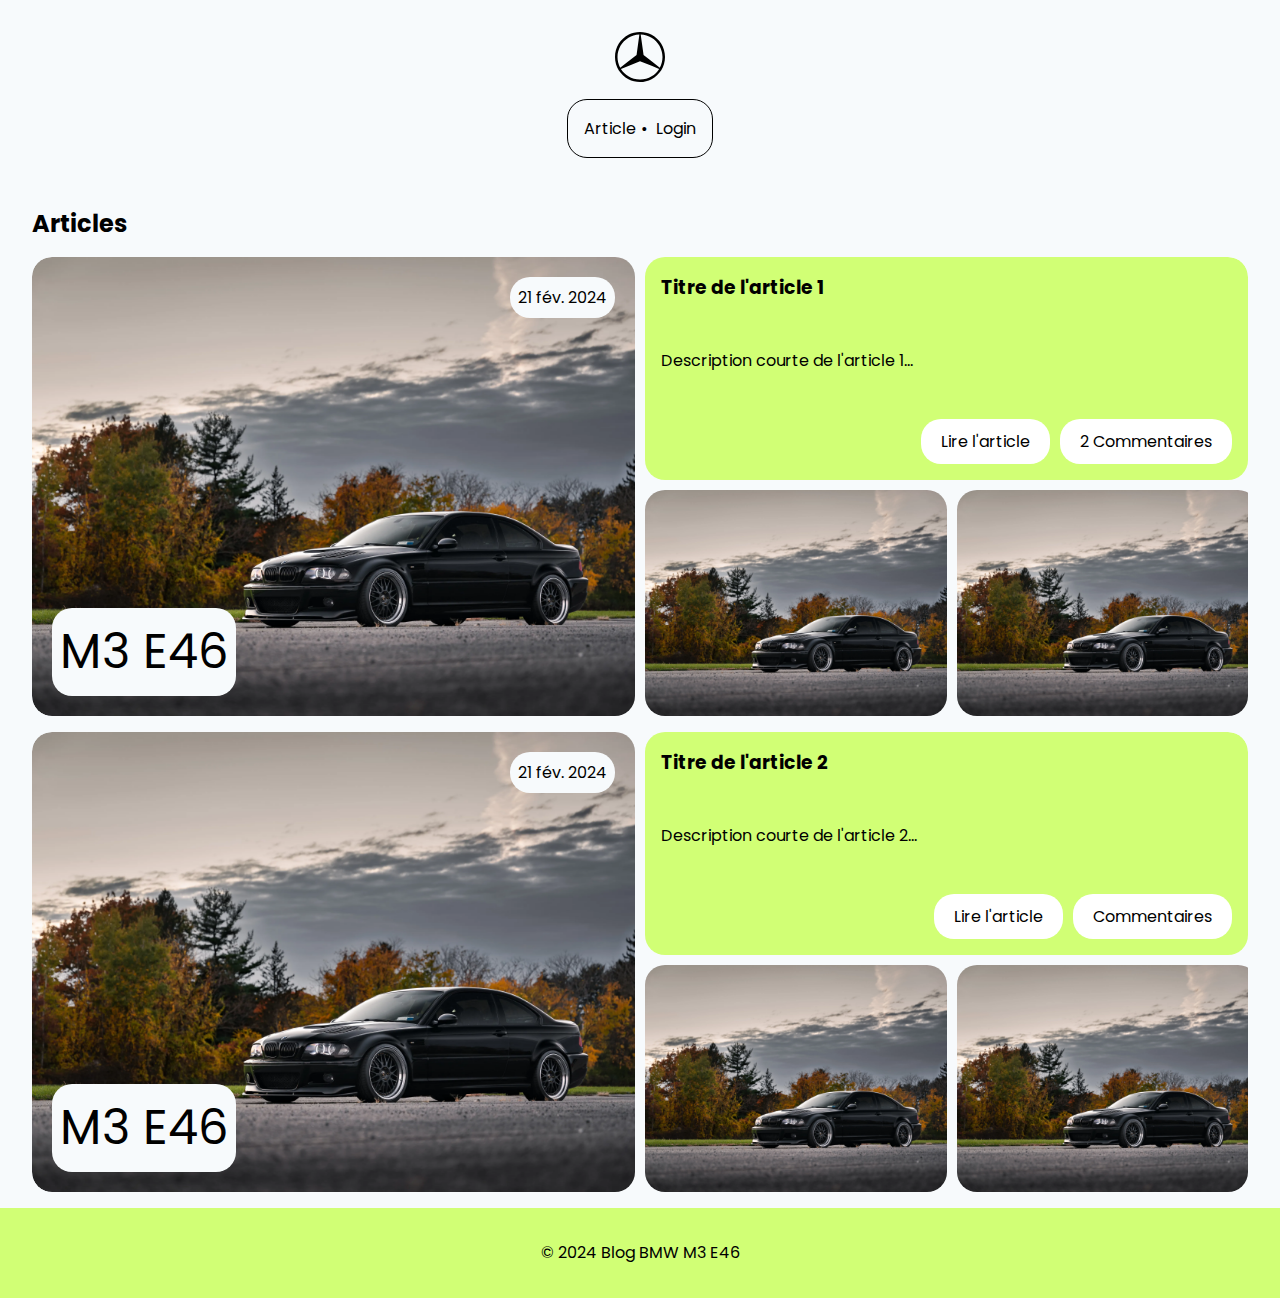
==== index.html @ 1bd62951 "first commit" ====
<!DOCTYPE html>
<html lang="fr">
  <head>
    <meta charset="UTF-8" />
    <meta name="viewport" content="width=device-width, initial-scale=1.0" />
    <title>Blog BMW M3 E46</title>
    <link rel="stylesheet" href="style.css" />
  </head>
  <body>
    <header role="banner">
      <div class="center">
        <a href="./index.html">
          <img src="./assets/bmw-logo.svg" alt="Logo BMW" />
        </a>
        <nav role="navigation">
          <ul>
            <li><a href="./article.html">Article</a></li>
            <li><a href="./login.html">Login</a></li>
          </ul>
        </nav>
      </div>
    </header>
    <main role="main">
      <section role="region">
        <h2>Articles</h2>
        <article role="article">
          <picture>
            <source srcset="./assets/sunset.webp" type="image/webp" />
            <source srcset="./assets/sunset.jpg" type="image/jpeg" />
            <img src="./assets/sunset.jpg" alt="BMW M3 E46" />
            <figcaption>M3 E46</figcaption>
            <div class="time">21 fév. 2024</div>
          </picture>

          <div class="p-4">
            <div class="top">
              <h3>Titre de l'article 1</h3>
              <p>Description courte de l'article 1...</p>
              <div class="mt-4">
                <a href="./article.html" aria-label="Lire l'article 1"
                  >Lire l'article</a
                >
                <a
                  href="./article.html#commentaires"
                  class="ml-4"
                  aria-label="Lire les 2 commentaires sur l'article Titre de l'article 1"
                  >2 Commentaires</a
                >
              </div>
            </div>
            <div class="bottom">
              <img src="./assets/sunset.webp" alt="BMW M3 E46" />
              <img src="./assets/sunset.webp" alt="BMW M3 E46" />
            </div>
          </div>
        </article>
        <article role="article">
          <picture>
            <source srcset="./assets/sunset.webp" type="image/webp" />
            <source srcset="./assets/sunset.jpg" type="image/jpeg" />
            <img src="./assets/sunset.jpg" alt="BMW M3 E46" />
            <figcaption>M3 E46</figcaption>
            <div class="time">21 fév. 2024</div>
          </picture>

          <div class="p-4">
            <div class="top">
              <h3>Titre de l'article 2</h3>
              <p>Description courte de l'article 2...</p>
              <div class="mt-4">
                <a href="./article.html" aria-label="Lire l'article 1"
                  >Lire l'article</a
                >
                <a
                  href="./article.html#commentaires"
                  class="ml-4"
                  aria-label="Lire les 2 commentaires sur l'article Titre de l'article 2"
                  >Commentaires</a
                >
              </div>
            </div>
            <div class="bottom">
              <img src="./assets/sunset.webp" alt="BMW M3 E46" />
              <img src="./assets/sunset.webp" alt="BMW M3 E46" />
            </div>
          </div>
        </article>
      </section>
    </main>
    <footer role="contentinfo">© 2024 Blog BMW M3 E46</footer>
  </body>
</html>
---- style.css ----
@charset "UTF-8";
@import url("https://fonts.googleapis.com/css2?family=Poppins:ital,wght@0,100;0,200;0,300;0,400;0,500;0,600;0,700;0,800;0,900;1,100;1,200;1,300;1,400;1,500;1,600;1,700;1,800;1,900&display=swap");
* {
  box-sizing: border-box;
  margin: 0;
  padding: 0;
  scroll-behavior: smooth;
}

body {
  background-color: #f7fafc;
  font-family: "Poppins", sans-serif;
}

ul {
  list-style: none;
}

a {
  text-decoration: none;
}

header {
  text-align: center;
  padding: 2rem 1rem;
  color: white;
  display: flex;
  justify-content: center;
  align-items: center;
}
header .center {
  display: flex;
  flex-direction: column;
  gap: 10px;
}
header .center img {
  height: 50px;
}
header .center nav {
  padding: 1em;
  border: 1px solid black;
  border-radius: 20px;
}
header .center nav ul {
  display: flex;
  gap: 20px;
}
header .center nav ul li a {
  color: black;
}
header .center nav ul li:not(:last-child) {
  position: relative;
}
header .center nav ul li:not(:last-child)::after {
  content: "•";
  position: absolute;
  margin-left: 5px;
  color: black;
}

main {
  padding: 1rem 2rem;
}

section {
  display: grid;
  grid-template-columns: repeat(auto-fill, minmax(200px, 1fr));
  gap: 1rem;
}

h2 {
  grid-column: 1/-1;
}

article {
  grid-column: 1/-1;
  overflow: hidden;
  border-radius: 20px;
  display: flex;
  gap: 10px;
}
article picture {
  width: 50%;
  position: relative;
}
article picture img {
  width: 100%;
  height: 100%;
  -o-object-fit: cover;
     object-fit: cover;
  border-radius: 20px;
}
article picture figcaption {
  position: absolute;
  left: 20px;
  bottom: 20px;
  padding: 0.5rem;
  text-align: center;
  background-color: #f7fafc;
  border-radius: 20px;
  font-size: 3em;
}
article picture .time {
  position: absolute;
  right: 20px;
  top: 20px;
  padding: 0.5rem;
  text-align: center;
  background-color: #f7fafc;
  border-radius: 20px;
  font-size: 1em;
}
article .p-4 {
  width: 50%;
  display: flex;
  flex-direction: column;
  gap: 10px;
}
article .p-4 .top {
  background-color: #d1ff75;
  border-radius: 20px;
  flex: 1;
  padding: 1rem;
  display: flex;
  flex-direction: column;
  justify-content: space-between;
}
article .p-4 .top .mt-4 {
  display: flex;
  justify-content: flex-end;
  gap: 10px;
}
article .p-4 .top .mt-4 a {
  padding: 10px 20px;
  background-color: white;
  color: black;
  border-radius: 20px;
}
article .p-4 .bottom {
  display: flex;
  gap: 10px;
}
article .p-4 .bottom img {
  border-radius: 20px;
  width: 50%;
}
article h2 {
  font-weight: bold;
  margin-bottom: 0.5rem;
}
article a {
  color: black;
  transition: 0.3s;
}
article a:hover {
  color: #2b6cb0;
}

footer {
  display: flex;
  align-items: center;
  justify-content: center;
  text-align: center;
  padding: 1rem 0;
  background-color: #d1ff75;
  color: black;
  height: 90px;
}

.detailed-article {
  margin: auto;
  background-color: transparent;
  box-shadow: none;
  overflow: hidden;
  border-radius: 0;
  display: flex;
  gap: 20px;
}
.detailed-article figure img {
  width: 100%;
  height: auto;
  -o-object-fit: cover;
     object-fit: cover;
}
.detailed-article .p-4 {
  padding: 1rem;
}
.detailed-article .p-4 h2 {
  margin-top: 0.5rem;
}
.detailed-article .p-4 p {
  margin: 1rem 0;
}

.specifications h3 {
  grid-column: 1/-1;
}
.specifications table {
  grid-column: 1/-1;
  width: 100%;
  border-collapse: collapse;
  margin-top: 20px;
}
.specifications th,
.specifications td {
  border: 1px solid #ddd;
  padding: 8px;
  text-align: left;
}
.specifications th {
  background-color: #f4f4f4;
}
.specifications tfoot td {
  background-color: #eaeaea;
  text-align: center;
}

#commentaires h3 {
  grid-column: 1/-1;
}
#commentaires .commentaire p {
  display: flex;
  flex-direction: column;
  gap: 20px;
}
#commentaires .commentaire p time {
  font-size: 10px;
}

.login-container {
  padding: 2rem;
  border-radius: 8px;
  box-shadow: 0 4px 6px rgba(0, 0, 0, 0.1);
}

.login-form {
  display: flex;
  flex-direction: column;
  gap: 1rem;
}

.login-logo {
  display: block;
  margin-left: auto;
  margin-right: auto;
  height: 100px;
  margin-bottom: 2rem;
}

input[type=email], input[type=password] {
  padding: 0.5rem;
  border: 1px solid #ddd;
  border-radius: 4px;
}

.login-button {
  background-color: #2d3748;
  color: white;
  padding: 0.5rem;
  border: none;
  border-radius: 4px;
  cursor: pointer;
}

.login-button:hover {
  background-color: #4a5568;
}/*# sourceMappingURL=style.css.map */
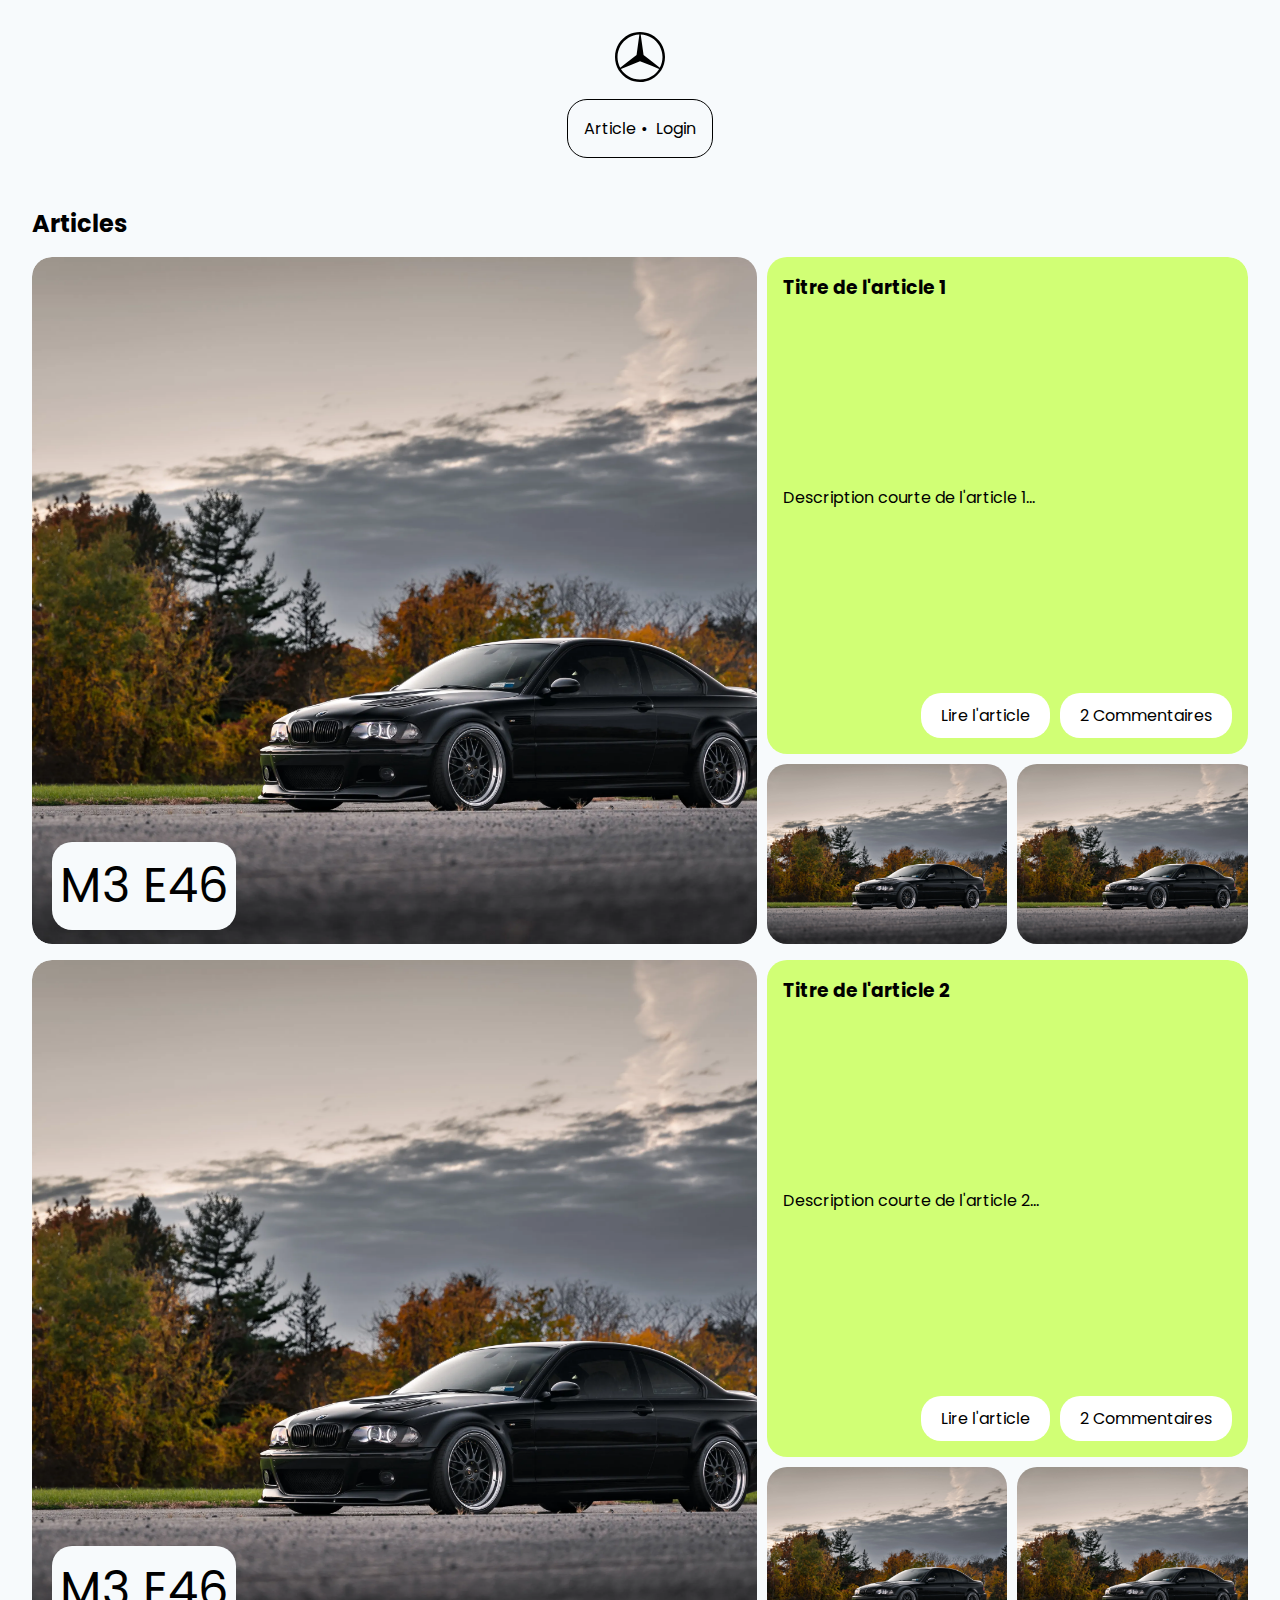
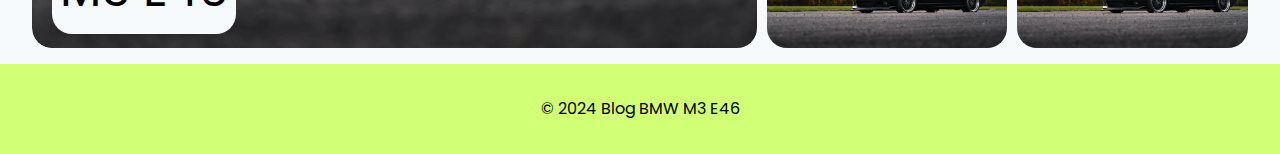
==== commit 3bbecb86: "index aarticle 2" ====
--- a/index.html
+++ b/index.html
@@ -21,20 +21,24 @@
       </div>
     </header>
     <main role="main">
-      <section role="region">
+      <section>
         <h2>Articles</h2>
         <article role="article">
-          <picture>
-            <source srcset="./assets/sunset.webp" type="image/webp" />
-            <source srcset="./assets/sunset.jpg" type="image/jpeg" />
-            <img src="./assets/sunset.jpg" alt="BMW M3 E46" />
-            <figcaption>M3 E46</figcaption>
-            <div class="time">21 fév. 2024</div>
-          </picture>
+          <a href="./article.html" aria-label="Lire l'article 1">
+            <picture>
+              <source srcset="./assets/sunset.webp" type="image/webp" />
+              <source srcset="./assets/sunset.jpg" type="image/jpeg" />
+              <img src="./assets/sunset.jpg" alt="BMW M3 E46" />
+              <figcaption>M3 E46</figcaption>
+              <div class="time">21 fév. 2024</div>
+            </picture>
+          </a>
 
           <div class="p-4">
             <div class="top">
-              <h3>Titre de l'article 1</h3>
+              <a href="./article.html" aria-label="Lire l'article 1">
+                <h3>Titre de l'article 1</h3>
+              </a>
               <p>Description courte de l'article 1...</p>
               <div class="mt-4">
                 <a href="./article.html" aria-label="Lire l'article 1"
@@ -55,27 +59,31 @@
           </div>
         </article>
         <article role="article">
-          <picture>
-            <source srcset="./assets/sunset.webp" type="image/webp" />
-            <source srcset="./assets/sunset.jpg" type="image/jpeg" />
-            <img src="./assets/sunset.jpg" alt="BMW M3 E46" />
-            <figcaption>M3 E46</figcaption>
-            <div class="time">21 fév. 2024</div>
-          </picture>
+          <a href="./article.html" aria-label="Lire l'article 2">
+            <picture>
+              <source srcset="./assets/sunset.webp" type="image/webp" />
+              <source srcset="./assets/sunset.jpg" type="image/jpeg" />
+              <img src="./assets/sunset.jpg" alt="BMW M3 E46" />
+              <figcaption>M3 E46</figcaption>
+              <div class="time">21 fév. 2024</div>
+            </picture>
+          </a>
 
           <div class="p-4">
             <div class="top">
-              <h3>Titre de l'article 2</h3>
+              <a href="./article.html" aria-label="Lire l'article 2">
+                <h3>Titre de l'article 2</h3>
+              </a>
               <p>Description courte de l'article 2...</p>
               <div class="mt-4">
-                <a href="./article.html" aria-label="Lire l'article 1"
+                <a href="./article.html" aria-label="Lire l'article 2"
                   >Lire l'article</a
                 >
                 <a
                   href="./article.html#commentaires"
                   class="ml-4"
                   aria-label="Lire les 2 commentaires sur l'article Titre de l'article 2"
-                  >Commentaires</a
+                  >2 Commentaires</a
                 >
               </div>
             </div>
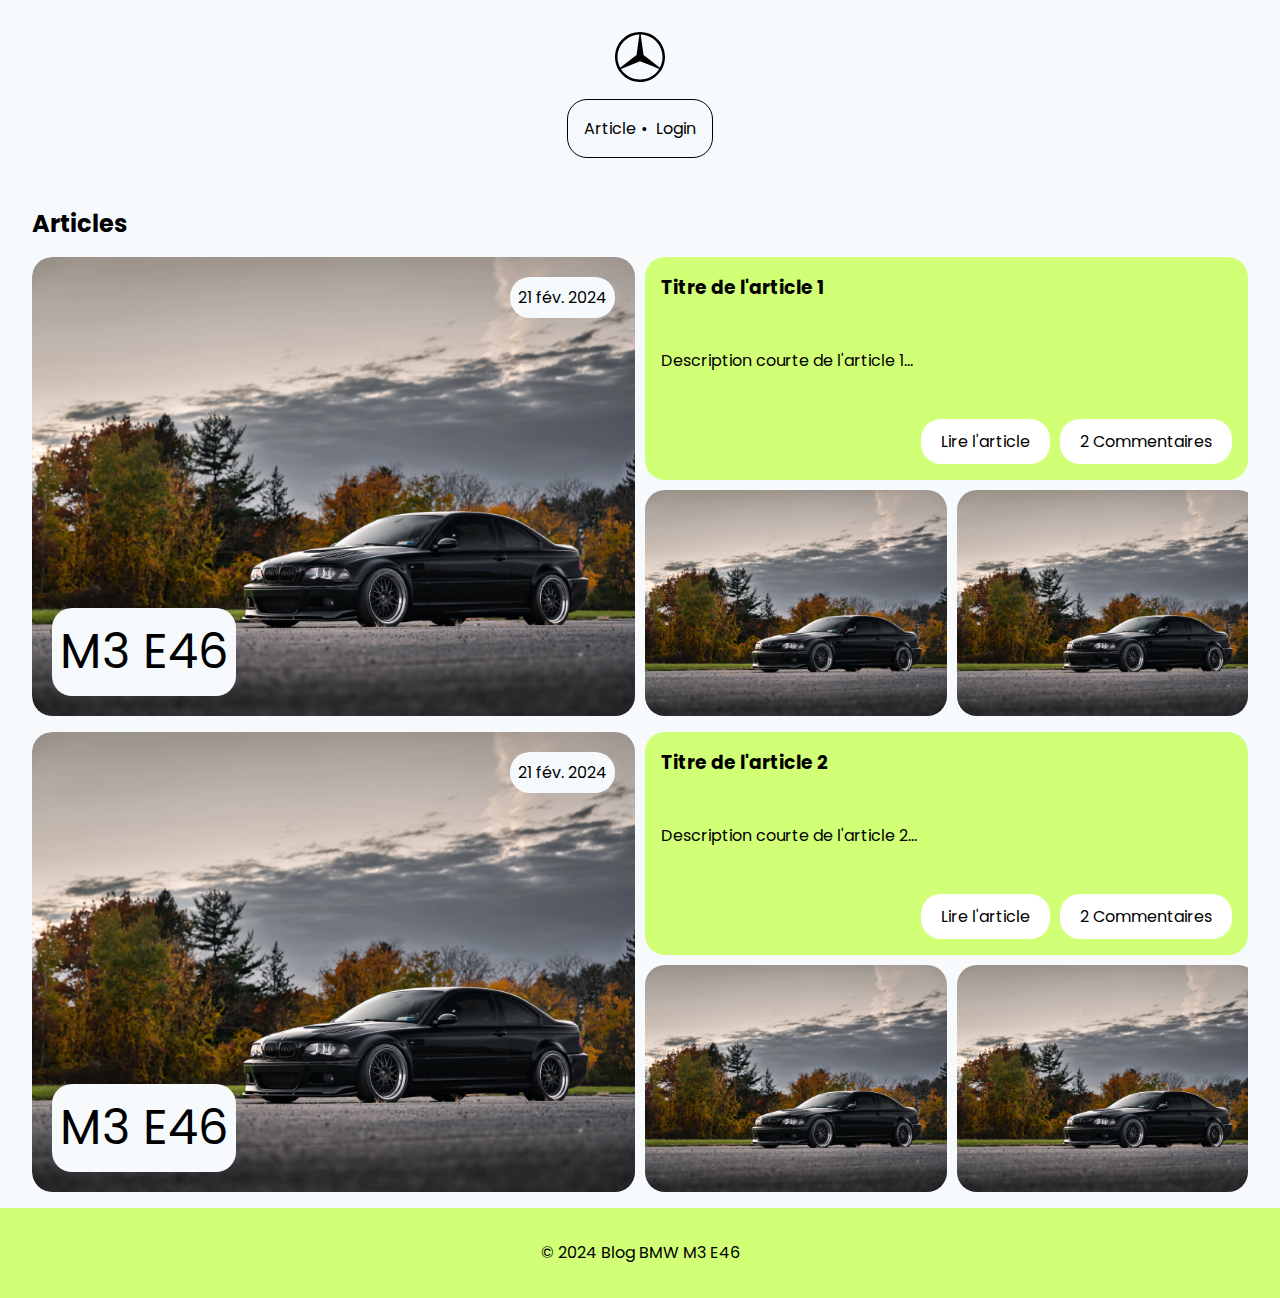
==== commit 72b77b43: "style" ====
--- a/index.html
+++ b/index.html
@@ -24,7 +24,7 @@
       <section>
         <h2>Articles</h2>
         <article role="article">
-          <a href="./article.html" aria-label="Lire l'article 1">
+          <a class="picture" href="./article.html" aria-label="Lire l'article 1">
             <picture>
               <source srcset="./assets/sunset.webp" type="image/webp" />
               <source srcset="./assets/sunset.jpg" type="image/jpeg" />
@@ -59,7 +59,7 @@
           </div>
         </article>
         <article role="article">
-          <a href="./article.html" aria-label="Lire l'article 2">
+          <a class="picture" href="./article.html" aria-label="Lire l'article 2">
             <picture>
               <source srcset="./assets/sunset.webp" type="image/webp" />
               <source srcset="./assets/sunset.jpg" type="image/jpeg" />
--- a/style.css
+++ b/style.css
@@ -79,18 +79,18 @@
   display: flex;
   gap: 10px;
 }
-article picture {
+article .picture {
   width: 50%;
   position: relative;
 }
-article picture img {
+article .picture img {
   width: 100%;
   height: 100%;
   -o-object-fit: cover;
      object-fit: cover;
   border-radius: 20px;
 }
-article picture figcaption {
+article .picture figcaption {
   position: absolute;
   left: 20px;
   bottom: 20px;
@@ -100,7 +100,7 @@
   border-radius: 20px;
   font-size: 3em;
 }
-article picture .time {
+article .picture .time {
   position: absolute;
   right: 20px;
   top: 20px;
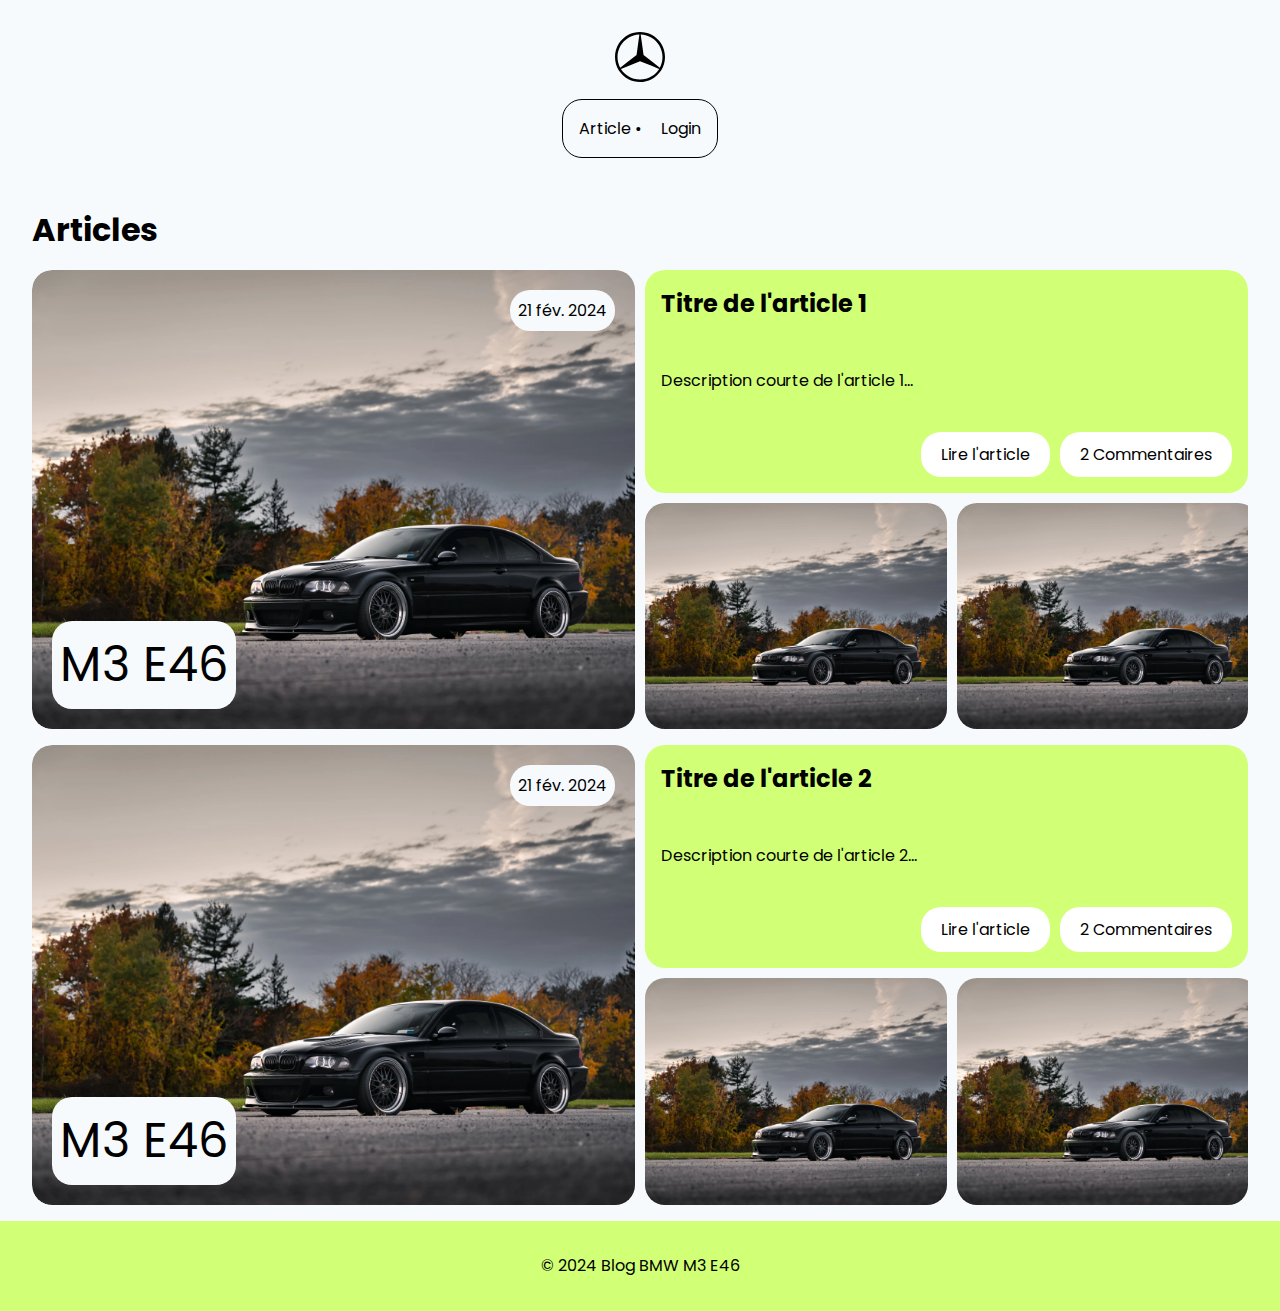
==== commit e4702e3c: "commit" ====
--- a/index.html
+++ b/index.html
@@ -1,82 +1,90 @@
 <!DOCTYPE html>
 <html lang="fr">
   <head>
-    <meta charset="UTF-8" />
-    <meta name="viewport" content="width=device-width, initial-scale=1.0" />
+    <meta charset="UTF-8" >
+    <meta name="viewport" content="width=device-width, initial-scale=1.0" >
     <title>Blog BMW M3 E46</title>
-    <link rel="stylesheet" href="style.css" />
+    <link rel="stylesheet" href="style.css" >
   </head>
   <body>
-    <header role="banner">
+    <header>
       <div class="center">
-        <a href="./index.html">
-          <img src="./assets/bmw-logo.svg" alt="Logo BMW" />
+        <a href="./index.html" title="retour à la page d'accueil" aria-label="blog m3" aria-current="true">
+          <img src="./assets/bmw-logo.svg" alt="Logo BMW" >
         </a>
-        <nav role="navigation">
+        <nav aria-label="principal">
           <ul>
-            <li><a href="./article.html">Article</a></li>
+            <li><a href="./article.html">Article</a> <span aria-hidden="true">•</span></li>
             <li><a href="./login.html">Login</a></li>
           </ul>
         </nav>
       </div>
     </header>
-    <main role="main">
+    <main>
       <section>
-        <h2>Articles</h2>
-        <article role="article">
-          <a class="picture" href="./article.html" aria-label="Lire l'article 1">
+        <h1>Articles</h1>
+        <article>
+          <a
+            class="picture"
+            href="./article.html"
+            aria-label="Article 1"
+          >
             <picture>
-              <source srcset="./assets/sunset.webp" type="image/webp" />
-              <source srcset="./assets/sunset.jpg" type="image/jpeg" />
-              <img src="./assets/sunset.jpg" alt="BMW M3 E46" />
-              <figcaption>M3 E46</figcaption>
-              <div class="time">21 fév. 2024</div>
+              <source srcset="./assets/sunset.webp" type="image/webp" >
+              <source srcset="./assets/sunset.jpg" type="image/jpeg" >
+              <img src="./assets/sunset.jpg" alt="BMW M3 E46" >
             </picture>
+            <div class="caption">M3 E46</div>
+            <div class="time">21 fév. 2024</div>
           </a>
 
           <div class="p-4">
             <div class="top">
-              <a href="./article.html" aria-label="Lire l'article 1">
-                <h3>Titre de l'article 1</h3>
+              <a href="./article.html" aria-label="Article 1">
+                <h2>Titre de l'article 1</h2>
               </a>
               <p>Description courte de l'article 1...</p>
               <div class="mt-4">
-                <a href="./article.html" aria-label="Lire l'article 1"
+                <a href="./article.html" aria-label="Article 1"
                   >Lire l'article</a
                 >
                 <a
                   href="./article.html#commentaires"
                   class="ml-4"
-                  aria-label="Lire les 2 commentaires sur l'article Titre de l'article 1"
+                  aria-label="2 commentaires sur l'article Titre de l'article 1"
                   >2 Commentaires</a
                 >
               </div>
             </div>
             <div class="bottom">
-              <img src="./assets/sunset.webp" alt="BMW M3 E46" />
-              <img src="./assets/sunset.webp" alt="BMW M3 E46" />
+              <img src="./assets/sunset.webp" alt="BMW M3 E46" >
+              <img src="./assets/sunset.webp" alt="BMW M3 E46" >
             </div>
           </div>
         </article>
-        <article role="article">
-          <a class="picture" href="./article.html" aria-label="Lire l'article 2">
+        <article>
+          <a
+            class="picture"
+            href="./article.html"
+            aria-label="Article 2"
+          >
             <picture>
-              <source srcset="./assets/sunset.webp" type="image/webp" />
-              <source srcset="./assets/sunset.jpg" type="image/jpeg" />
-              <img src="./assets/sunset.jpg" alt="BMW M3 E46" />
-              <figcaption>M3 E46</figcaption>
-              <div class="time">21 fév. 2024</div>
+              <source srcset="./assets/sunset.webp" type="image/webp" >
+              <source srcset="./assets/sunset.jpg" type="image/jpeg" >
+              <img src="./assets/sunset.jpg" alt="BMW M3 E46" >
             </picture>
+            <div class="caption">M3 E46</div>
+            <div class="time">21 fév. 2024</div>
           </a>
 
           <div class="p-4">
             <div class="top">
-              <a href="./article.html" aria-label="Lire l'article 2">
-                <h3>Titre de l'article 2</h3>
+              <a href="./article.html" aria-label="Article 2">
+                <h2>Titre de l'article 2</h2>
               </a>
               <p>Description courte de l'article 2...</p>
               <div class="mt-4">
-                <a href="./article.html" aria-label="Lire l'article 2"
+                <a href="./article.html" aria-label="Article 2"
                   >Lire l'article</a
                 >
                 <a
@@ -88,13 +96,13 @@
               </div>
             </div>
             <div class="bottom">
-              <img src="./assets/sunset.webp" alt="BMW M3 E46" />
-              <img src="./assets/sunset.webp" alt="BMW M3 E46" />
+              <img src="./assets/sunset.webp" alt="BMW M3 E46" >
+              <img src="./assets/sunset.webp" alt="BMW M3 E46" >
             </div>
           </div>
         </article>
       </section>
     </main>
-    <footer role="contentinfo">© 2024 Blog BMW M3 E46</footer>
+    <footer>© 2024 Blog BMW M3 E46</footer>
   </body>
 </html>
--- a/style.css
+++ b/style.css
@@ -1,4 +1,3 @@
-@charset "UTF-8";
 @import url("https://fonts.googleapis.com/css2?family=Poppins:ital,wght@0,100;0,200;0,300;0,400;0,500;0,600;0,700;0,800;0,900;1,100;1,200;1,300;1,400;1,500;1,600;1,700;1,800;1,900&display=swap");
 * {
   box-sizing: border-box;
@@ -48,13 +47,7 @@
 header .center nav ul li a {
   color: black;
 }
-header .center nav ul li:not(:last-child) {
-  position: relative;
-}
-header .center nav ul li:not(:last-child)::after {
-  content: "•";
-  position: absolute;
-  margin-left: 5px;
+header .center nav ul li span {
   color: black;
 }
 
@@ -90,7 +83,7 @@
      object-fit: cover;
   border-radius: 20px;
 }
-article .picture figcaption {
+article .caption {
   position: absolute;
   left: 20px;
   bottom: 20px;
@@ -100,7 +93,7 @@
   border-radius: 20px;
   font-size: 3em;
 }
-article .picture .time {
+article .time {
   position: absolute;
   right: 20px;
   top: 20px;
@@ -174,6 +167,7 @@
   overflow: hidden;
   border-radius: 0;
   display: flex;
+  flex-wrap: wrap;
   gap: 20px;
 }
 .detailed-article figure img {
@@ -247,7 +241,8 @@
   margin-bottom: 2rem;
 }
 
-input[type=email], input[type=password] {
+input[type=email],
+input[type=password] {
   padding: 0.5rem;
   border: 1px solid #ddd;
   border-radius: 4px;
